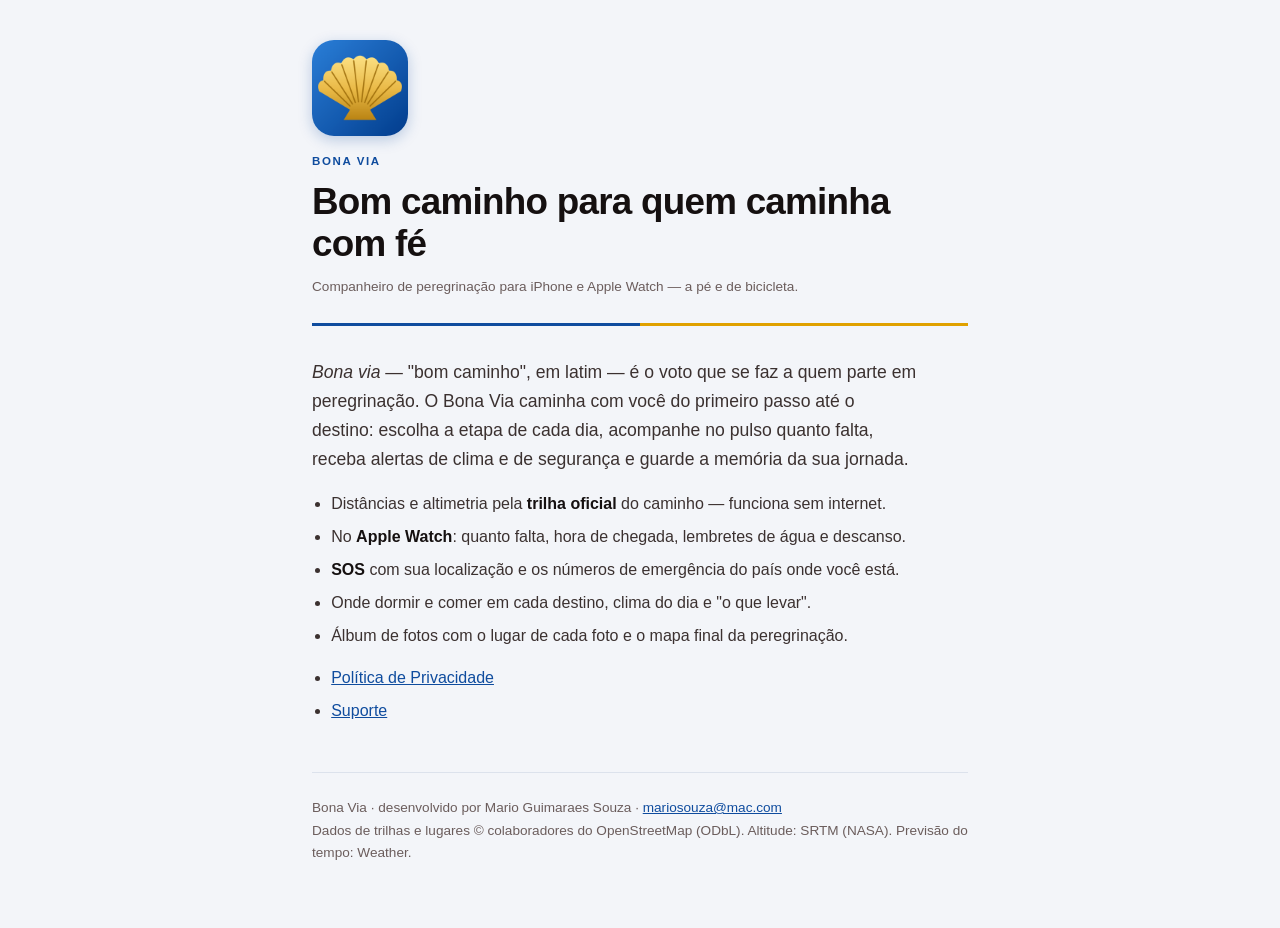
==== bonavia/index.html @ c72624f2 "Site do Bona Via (início, privacidade, suporte) Co-Authored-By: Claude Opus 5 <noreply@anthropic.com" ====
<!doctype html>
<html lang="pt-BR">
<head>
<meta charset="utf-8">
<meta name="viewport" content="width=device-width,initial-scale=1">
<title>Bona Via — Caminhos de Fé</title>
<link rel="stylesheet" href="estilo.css">
</head>
<body>
<div class="folha">
<header>
  <img class="icone" src="icone.png" alt="Ícone do Bona Via: concha dourada sobre fundo azul">
  <p class="marca">Bona Via</p>
  <h1>Bom caminho para quem caminha com fé</h1>
  <p class="data">Companheiro de peregrinação para iPhone e Apple Watch — a pé e de bicicleta.</p>
</header>

<p class="lede"><em>Bona via</em> — "bom caminho", em latim — é o voto que se faz a quem parte em peregrinação. O Bona Via caminha com você do primeiro passo até o destino: escolha a etapa de cada dia, acompanhe no pulso quanto falta, receba alertas de clima e de segurança e guarde a memória da sua jornada.</p>

<ul>
  <li>Distâncias e altimetria pela <strong>trilha oficial</strong> do caminho — funciona sem internet.</li>
  <li>No <strong>Apple Watch</strong>: quanto falta, hora de chegada, lembretes de água e descanso.</li>
  <li><strong>SOS</strong> com sua localização e os números de emergência do país onde você está.</li>
  <li>Onde dormir e comer em cada destino, clima do dia e "o que levar".</li>
  <li>Álbum de fotos com o lugar de cada foto e o mapa final da peregrinação.</li>
</ul>

<ul>
  <li><a href="privacidade.html">Política de Privacidade</a></li>
  <li><a href="suporte.html">Suporte</a></li>
</ul>

<footer>Bona Via · desenvolvido por Mario Guimaraes Souza · <a href="mailto:mariosouza@mac.com">mariosouza@mac.com</a><br>
Dados de trilhas e lugares © colaboradores do OpenStreetMap (ODbL). Altitude: SRTM (NASA). Previsão do tempo:  Weather.</footer>
</div>
</body>
</html>
---- bonavia/estilo.css ----
:root{
  --ground:#F3F5F9; --surface:#FFFFFF; --ink:#151010; --ink-2:#3B3130;
  --muted:#6B5D5C; --line:#DCE2EC; --rubro:#0F4C9E; --ouro:#E0A100;
}
@media (prefers-color-scheme:dark){:root{
  --ground:#0F0C0C; --surface:#171313; --ink:#EDE8E7; --ink-2:#CEC4C3;
  --muted:#9A8C8A; --line:#2B2323; --rubro:#6FA8F5; --ouro:#F2C45A;
}}
*{box-sizing:border-box}
body{
  background:var(--ground); color:var(--ink); margin:0;
  font:16px/1.65 -apple-system,BlinkMacSystemFont,"Segoe UI",Roboto,sans-serif;
  -webkit-text-size-adjust:100%;
}
.folha{max-width:44rem;margin:0 auto;padding:2.5rem 1.5rem 4rem}
header{border-bottom:3px solid var(--rubro);padding-bottom:1.5rem;margin-bottom:2rem;position:relative}
header::after{content:"";position:absolute;left:0;right:0;bottom:-3px;height:3px;
  background:linear-gradient(90deg,var(--rubro) 0 50%,var(--ouro) 50% 100%)}
.marca{font-size:.72rem;letter-spacing:.14em;text-transform:uppercase;color:var(--rubro);
  font-weight:700;margin:0 0 .6rem}
h1{font-size:clamp(1.7rem,5vw,2.3rem);line-height:1.15;margin:0;letter-spacing:-.02em}
.data{color:var(--muted);font-size:.85rem;margin:.7rem 0 0}
h2{font-size:1.15rem;margin:2.2rem 0 .5rem;letter-spacing:-.01em}
p,li{color:var(--ink-2);max-width:38rem}
ul{padding-left:1.2rem}
li{margin:.4rem 0}
strong{color:var(--ink)}
a{color:var(--rubro)}
.destaque{background:var(--surface);border-left:3px solid var(--rubro);
  padding:1rem 1.15rem;border-radius:0 6px 6px 0;margin:1.5rem 0}
.destaque p{margin:.3rem 0}
.destaque p:first-child{margin-top:0}.destaque p:last-child{margin-bottom:0}
table{border-collapse:collapse;width:100%;margin:1.2rem 0;font-size:.92rem;
  background:var(--surface);border:1px solid var(--line);border-radius:6px;overflow:hidden}
th,td{text-align:left;padding:.6rem .8rem;border-bottom:1px solid var(--line);vertical-align:top}
th{font-size:.72rem;letter-spacing:.06em;text-transform:uppercase;color:var(--muted)}
tr:last-child td{border-bottom:0}
footer{margin-top:3rem;padding-top:1.5rem;border-top:1px solid var(--line);
  color:var(--muted);font-size:.85rem}
.aviso{background:#FFF6C4;color:#5A4A00;border-radius:6px;padding:.8rem 1rem;
  font-size:.9rem;margin:1.5rem 0}
@media (prefers-color-scheme:dark){.aviso{background:#2B2410;color:#E3D07A}}
.icone{width:96px;height:96px;border-radius:22px;display:block;margin:0 0 1rem;box-shadow:0 4px 14px rgba(15,76,158,.25)}
.lede{font-size:1.1rem}
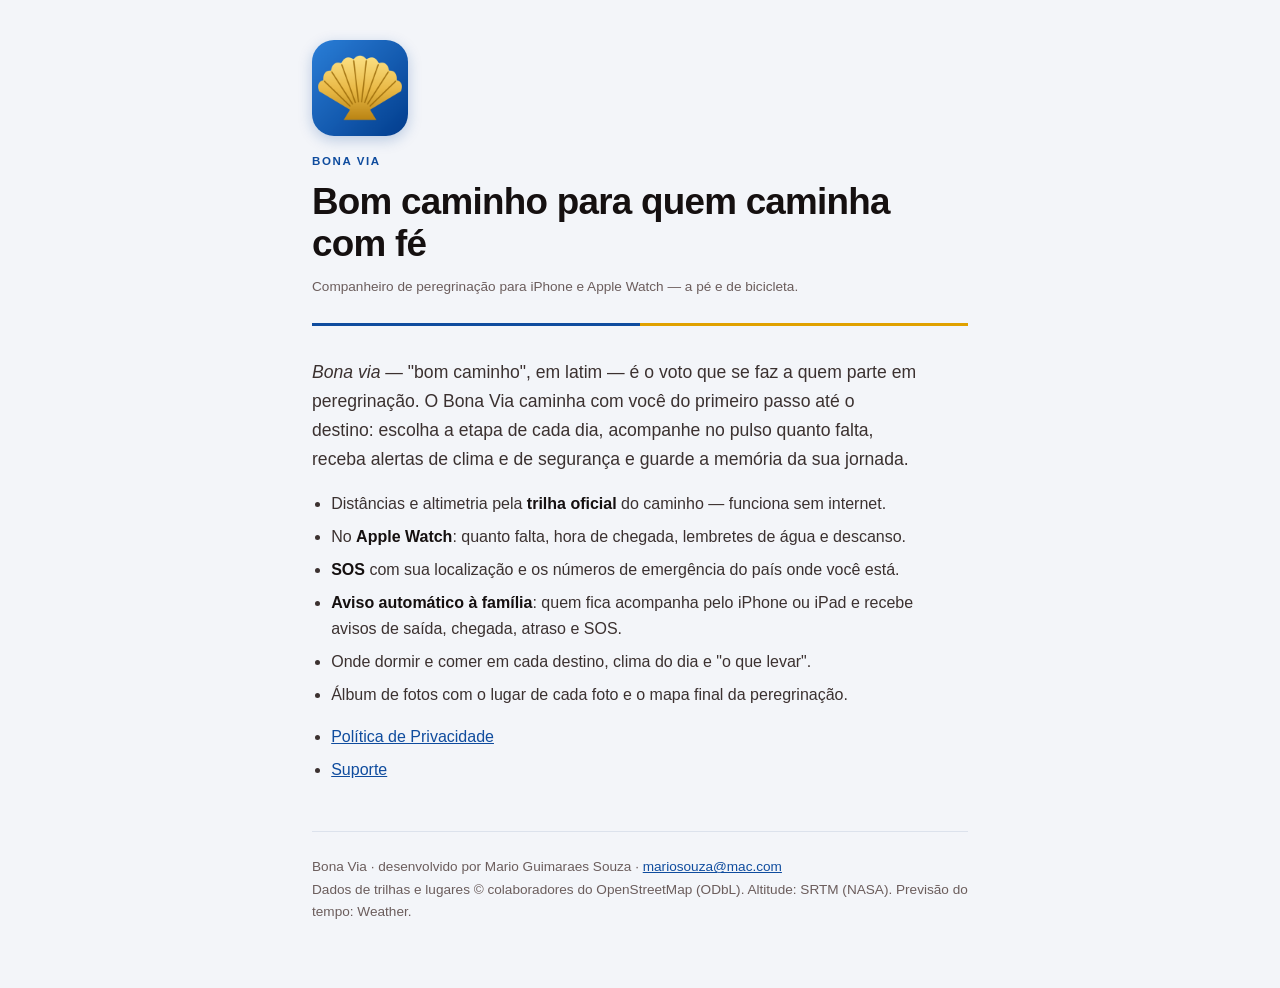
==== commit 8b4211e5: "Bona Via: privacidade e suporte com aviso à família e comunidade Co-Authored-By: Claude Opus 5 <nore" ====
--- a/bonavia/index.html
+++ b/bonavia/index.html
@@ -21,6 +21,7 @@
   <li>Distâncias e altimetria pela <strong>trilha oficial</strong> do caminho — funciona sem internet.</li>
   <li>No <strong>Apple Watch</strong>: quanto falta, hora de chegada, lembretes de água e descanso.</li>
   <li><strong>SOS</strong> com sua localização e os números de emergência do país onde você está.</li>
+  <li><strong>Aviso automático à família</strong>: quem fica acompanha pelo iPhone ou iPad e recebe avisos de saída, chegada, atraso e SOS.</li>
   <li>Onde dormir e comer em cada destino, clima do dia e "o que levar".</li>
   <li>Álbum de fotos com o lugar de cada foto e o mapa final da peregrinação.</li>
 </ul>
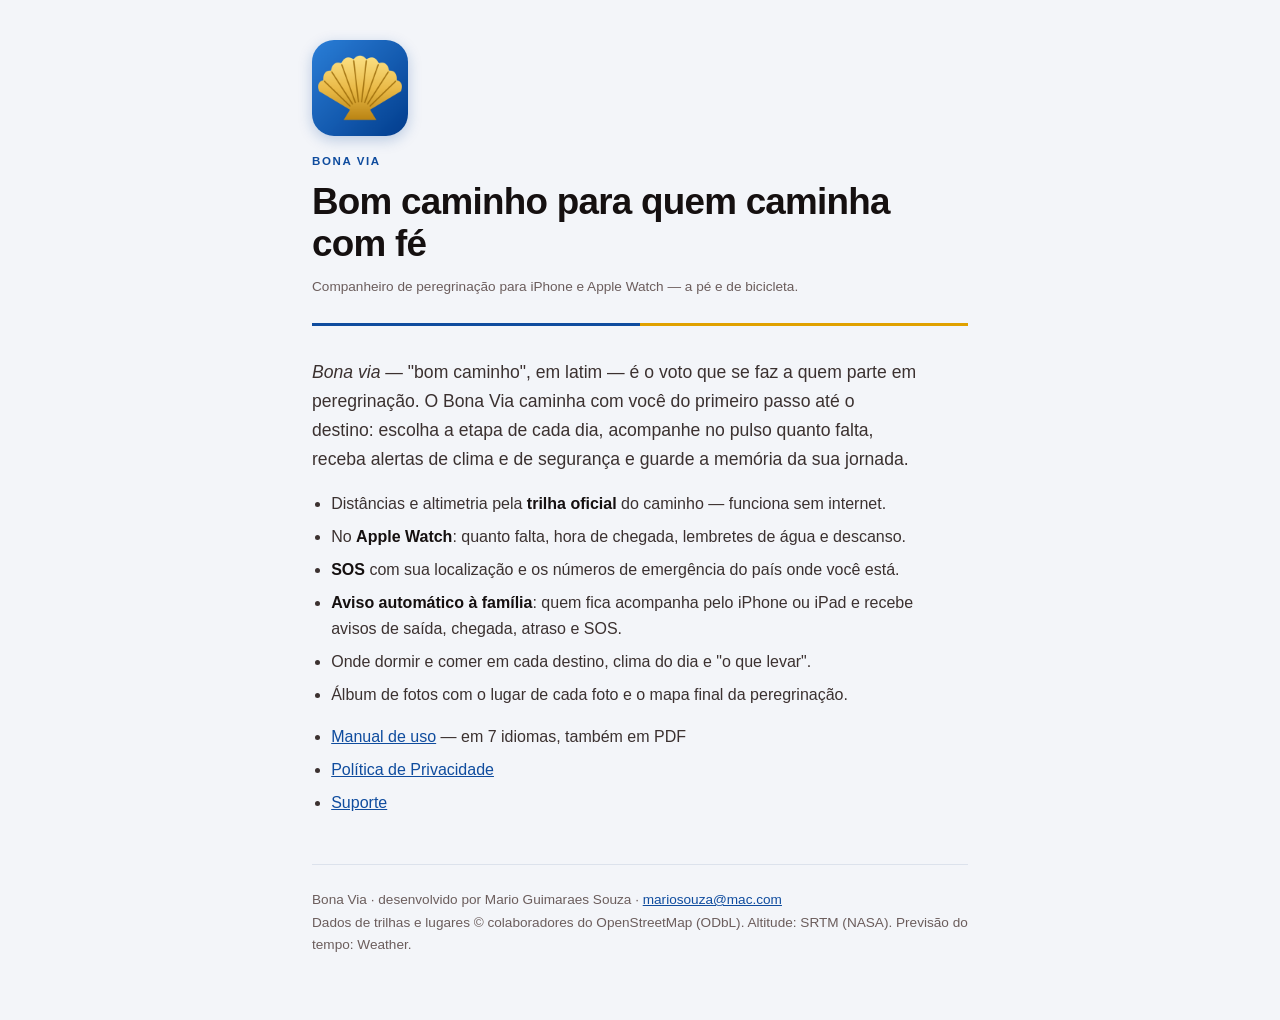
==== commit 07fa2ee1: "Manual de uso do Bona Via, em sete idiomas e em PDF A página abre sozinha no idioma do aparelho e tr" ====
--- a/bonavia/index.html
+++ b/bonavia/index.html
@@ -27,6 +27,7 @@
 </ul>
 
 <ul>
+  <li><a href="manual.html">Manual de uso</a> — em 7 idiomas, também em PDF</li>
   <li><a href="privacidade.html">Política de Privacidade</a></li>
   <li><a href="suporte.html">Suporte</a></li>
 </ul>
